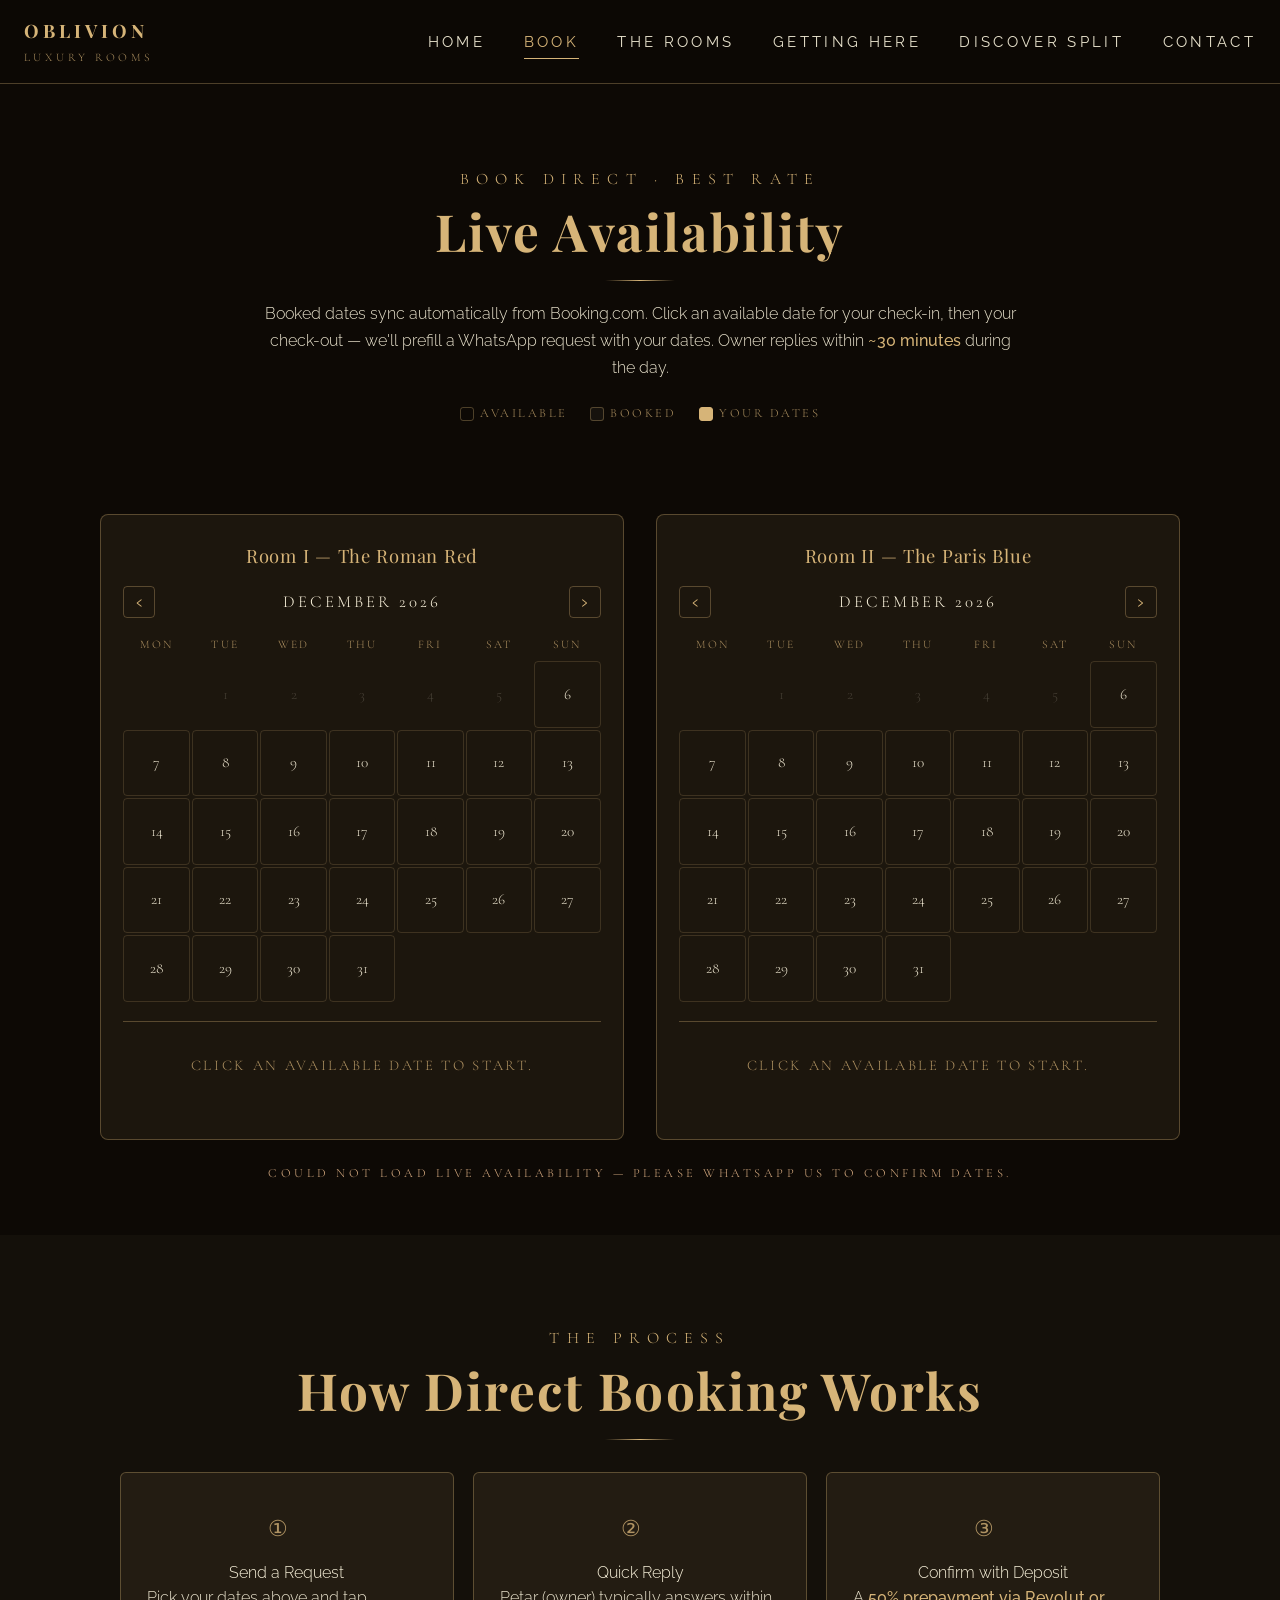
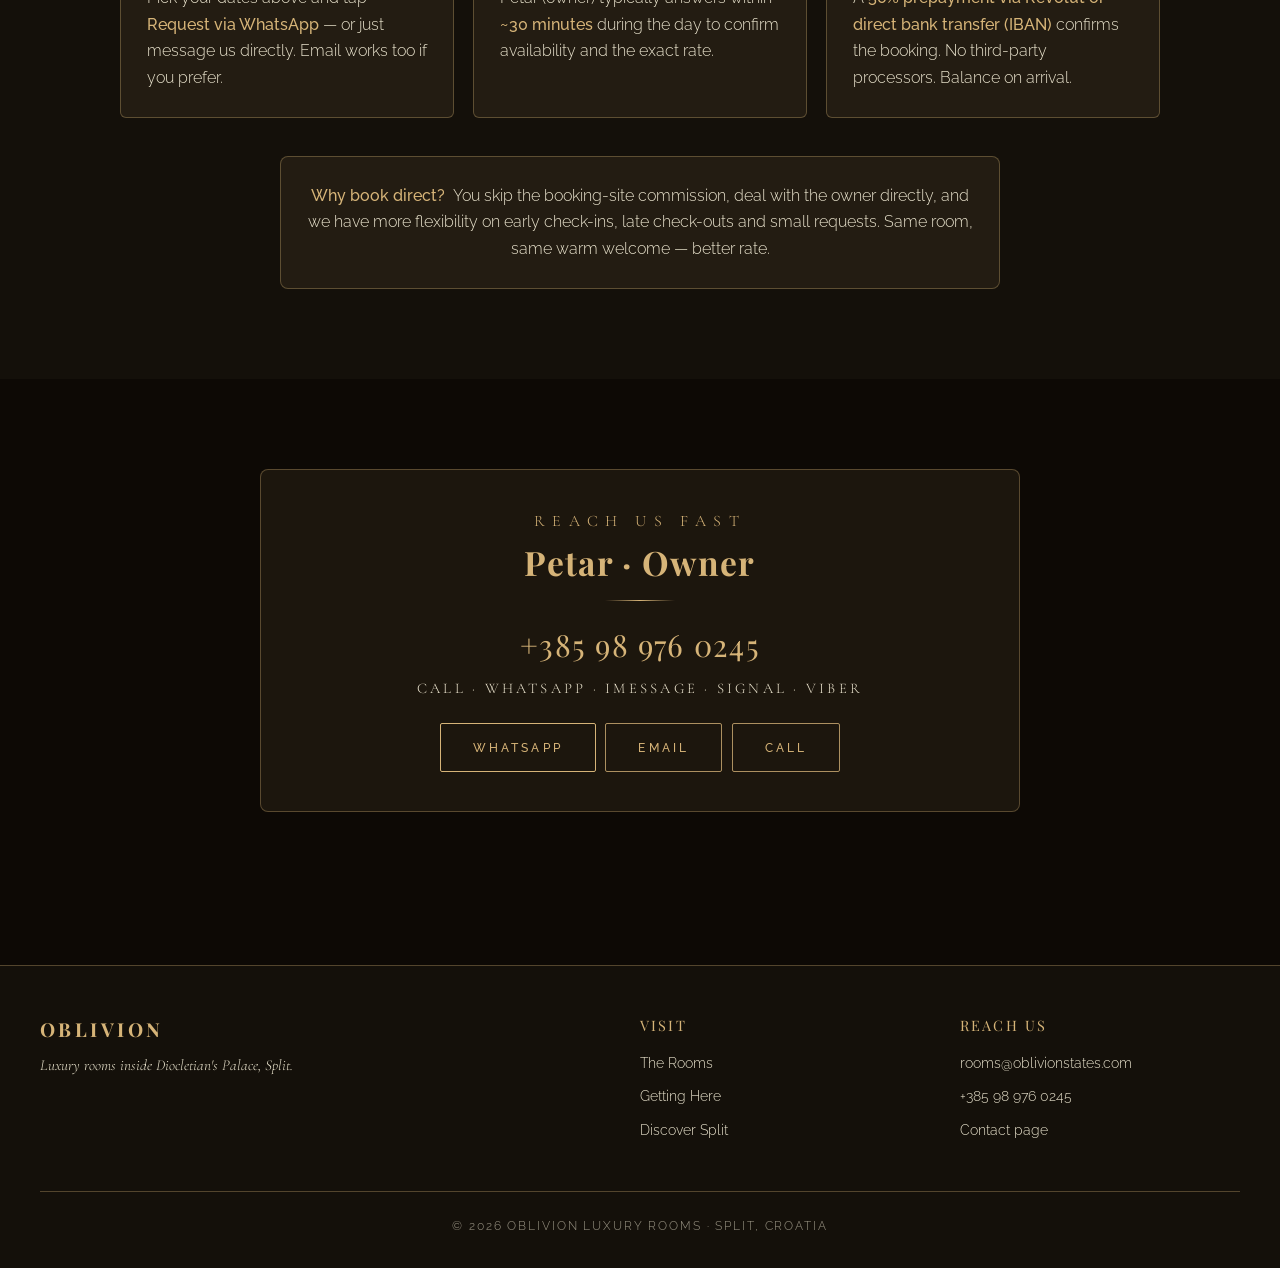
==== book.html @ 35acfe0a "Add Book page with live availability calendars" ====
<!DOCTYPE html>
<html lang="en">
<head>
<meta charset="UTF-8">
<meta name="viewport" content="width=device-width, initial-scale=1.0">
<title>Book Direct — Oblivion Luxury Rooms, Split</title>
<meta name="description" content="Check live availability and book Oblivion Luxury Rooms direct — fastest reply on WhatsApp, prepayment via Revolut or IBAN.">
<!-- Open Graph / Twitter -->
<meta property="og:type" content="website">
<meta property="og:title" content="Book Direct — Oblivion Luxury Rooms, Split">
<meta property="og:description" content="Live availability for both rooms. Book direct via WhatsApp or email — owner replies within ~30 minutes.">
<meta property="og:url" content="https://rooms.oblivionstates.com/book.html">
<meta property="og:image" content="https://rooms.oblivionstates.com/assets/images/rooms/room-15.jpg">
<meta property="og:site_name" content="Oblivion Luxury Rooms">
<meta name="twitter:card" content="summary_large_image">
<meta name="twitter:title" content="Book Direct — Oblivion Luxury Rooms, Split">
<meta name="twitter:description" content="Live availability for both rooms. Book direct via WhatsApp or email — owner replies within ~30 minutes.">
<meta name="twitter:image" content="https://rooms.oblivionstates.com/assets/images/rooms/room-15.jpg">

<link rel="icon" type="image/x-icon" href="assets/favicon/favicon.ico">
<link rel="icon" type="image/png" sizes="32x32" href="assets/favicon/favicon-32.png">
<link rel="icon" type="image/png" sizes="16x16" href="assets/favicon/favicon-16.png">
<link rel="apple-touch-icon" sizes="180x180" href="assets/favicon/apple-touch-icon.png">
<meta name="theme-color" content="#0d0905">

<link rel="preconnect" href="https://fonts.googleapis.com">
<link rel="preconnect" href="https://fonts.gstatic.com" crossorigin>
<link href="https://fonts.googleapis.com/css2?family=Playfair+Display:ital,wght@0,400;0,600;0,700;1,400&family=Raleway:wght@200;300;400;500;600&family=Cormorant+Garamond:ital,wght@0,300;0,400;1,300;1,400&display=swap" rel="stylesheet">
<link rel="stylesheet" href="assets/css/styles.css">
</head>
<body style="padding-top: 76px;">

<!-- ─────────── NAVIGATION ─────────── -->
<nav class="nav">
  <div class="nav-inner">
    <a href="index.html" class="nav-brand">Oblivion<small>Luxury Rooms</small></a>
    <button class="nav-toggle" aria-label="Menu">☰</button>
    <ul class="nav-links">
      <li><a href="index.html">Home</a></li>
      <li><a href="book.html">Book</a></li>
      <li><a href="rooms.html">The Rooms</a></li>
      <li><a href="getting-here.html">Getting Here</a></li>
      <li><a href="split.html">Discover Split</a></li>
      <li><a href="contact.html">Contact</a></li>
    </ul>
  </div>
</nav>

<!-- ─────────── INTRO ─────────── -->
<section class="section">
  <div class="container">
    <div class="text-center" style="max-width: 760px; margin: 0 auto;">
      <span class="eyebrow">Book Direct · Best Rate</span>
      <h1 class="section-heading" style="margin-top: 0.6rem;">Live Availability</h1>
      <div class="divider"></div>
      <p class="body-text" style="margin-top: 1.2rem;">
        Booked dates sync automatically from Booking.com. Click an available date for your check-in, then your check-out — we'll prefill a WhatsApp request with your dates. Owner replies within <span class="gold-em">~30 minutes</span> during the day.
      </p>

      <div class="cal-legend" style="margin-top: 1.4rem;">
        <span class="cal-legend-item"><span class="cal-legend-swatch is-available"></span>Available</span>
        <span class="cal-legend-item"><span class="cal-legend-swatch is-booked"></span>Booked</span>
        <span class="cal-legend-item"><span class="cal-legend-swatch is-selected"></span>Your dates</span>
      </div>
    </div>
  </div>
</section>

<!-- ─────────── CALENDARS ─────────── -->
<section id="availability" class="section-tight" style="padding-top: 0;">
  <div class="container">
    <div class="availability-grid">
      <div class="cal-wrap" data-room="red">
        <div class="cal-room-name">Room I — The Roman Red</div>
        <div class="cal-body"></div>
        <div class="cal-summary-slot"></div>
      </div>
      <div class="cal-wrap" data-room="blue">
        <div class="cal-room-name">Room II — The Paris Blue</div>
        <div class="cal-body"></div>
        <div class="cal-summary-slot"></div>
      </div>
    </div>

    <div class="cal-status">Loading live availability…</div>
  </div>
</section>

<!-- ─────────── HOW DIRECT BOOKING WORKS ─────────── -->
<section class="section" style="background: var(--bg-soft);">
  <div class="container">
    <div class="text-center" style="margin-bottom: 2rem;">
      <span class="eyebrow">The Process</span>
      <h2 class="section-heading" style="margin-top: 0.6rem;">How Direct Booking Works</h2>
      <div class="divider"></div>
    </div>

    <div class="grid grid-3" style="max-width: 1040px; margin: 0 auto;">
      <div class="card text-center">
        <div class="ornament" style="font-size: 1.4rem;">①</div>
        <div class="card-h" style="margin-top: 0.6rem;">Send a Request</div>
        <div class="card-body">
          Pick your dates above and tap <span class="gold-em">Request via WhatsApp</span> — or just message us directly. Email works too if you prefer.
        </div>
      </div>
      <div class="card text-center">
        <div class="ornament" style="font-size: 1.4rem;">②</div>
        <div class="card-h" style="margin-top: 0.6rem;">Quick Reply</div>
        <div class="card-body">
          Petar (owner) typically answers within <span class="gold-em">~30 minutes</span> during the day to confirm availability and the exact rate.
        </div>
      </div>
      <div class="card text-center">
        <div class="ornament" style="font-size: 1.4rem;">③</div>
        <div class="card-h" style="margin-top: 0.6rem;">Confirm with Deposit</div>
        <div class="card-body">
          A <span class="gold-em">50% prepayment via Revolut or direct bank transfer (IBAN)</span> confirms the booking. No third-party processors. Balance on arrival.
        </div>
      </div>
    </div>

    <div class="text-center" style="margin: 2.4rem auto 0; max-width: 720px; padding: 1.6rem 1.4rem; border: 1px solid var(--gold-faint); border-radius: 8px; background: var(--gold-bg);">
      <p class="body-text" style="font-size: 0.98rem;">
        <span class="gold-em">Why book direct?</span> &nbsp;You skip the booking-site commission, deal with the owner directly, and we have more flexibility on early check-ins, late check-outs and small requests. Same room, same warm welcome — better rate.
      </p>
    </div>
  </div>
</section>

<!-- ─────────── FAST CONTACT ─────────── -->
<section class="section">
  <div class="container">
    <div class="text-center" style="max-width: 760px; margin: 0 auto; padding: 2.4rem 1.6rem; border: 1px solid var(--gold-faint); border-radius: 8px; background: var(--gold-bg);">
      <span class="eyebrow">Reach Us Fast</span>
      <h2 class="section-heading" style="margin-top: 0.5rem; font-size: clamp(1.5rem, 2.8vw, 2.1rem);">Petar · Owner</h2>
      <div class="divider"></div>

      <div style="margin-top: 1.2rem; font-family: 'Playfair Display', serif; font-size: clamp(1.3rem, 3vw, 1.9rem); color: var(--gold); letter-spacing: 0.04em;">
        <a href="tel:+385989760245" style="color: var(--gold);">+385 98 976 0245</a>
      </div>
      <p style="margin-top: 0.5rem; font-family: 'Cormorant Garamond', serif; color: var(--text-dim); font-size: 0.92rem; letter-spacing: 0.22em; text-transform: uppercase;">
        Call · WhatsApp · iMessage · Signal · Viber
      </p>

      <div style="margin-top: 1.4rem; display: flex; gap: 0.6rem; justify-content: center; flex-wrap: wrap;">
        <a href="https://wa.me/385989760245?text=Hi%20Petar%2C%20I%27d%20like%20to%20check%20availability%20at%20Oblivion%20for%20%5Bdates%5D." target="_blank" rel="noopener" class="btn">WhatsApp</a>
        <a href="mailto:rooms@oblivionstates.com?subject=Booking%20Enquiry%20%E2%80%94%20Oblivion%20Luxury%20Rooms" class="btn btn-ghost">Email</a>
        <a href="tel:+385989760245" class="btn btn-ghost">Call</a>
      </div>
    </div>
  </div>
</section>

<!-- ─────────── FOOTER ─────────── -->
<footer class="footer">
  <div class="footer-inner">
    <div>
      <div class="footer-brand-name">Oblivion</div>
      <div class="footer-tagline">Luxury rooms inside Diocletian's Palace, Split.</div>
    </div>
    <div>
      <div class="footer-h">Visit</div>
      <ul>
        <li><a href="rooms.html">The Rooms</a></li>
        <li><a href="getting-here.html">Getting Here</a></li>
        <li><a href="split.html">Discover Split</a></li>
      </ul>
    </div>
    <div>
      <div class="footer-h">Reach Us</div>
      <ul>
        <li><a href="mailto:rooms@oblivionstates.com">rooms@oblivionstates.com</a></li>
        <li><a href="tel:+385989760245">+385 98 976 0245</a></li>
        <li><a href="contact.html">Contact page</a></li>
      </ul>
    </div>
  </div>
  <div class="footer-bottom">© <span id="yr">2026</span> Oblivion Luxury Rooms · Split, Croatia</div>
</footer>

<script src="assets/js/main.js"></script>
<script src="assets/js/availability.js"></script>
<script>document.getElementById('yr').textContent = new Date().getFullYear();</script>
</body>
</html>
---- assets/css/styles.css ----
/* ═══════════════════════════════════════════════════════════
   OBLIVION ROOMS — Shared Styles
   ═══════════════════════════════════════════════════════════ */

:root {
  --bg:           #0d0905;
  --bg-soft:      #14100a;
  --bg-card:      #1a1208;
  --gold:         #d6b478;          /* brighter gold for stronger contrast */
  --gold-bright:  #efd498;
  --gold-dim:     rgba(214, 180, 120, 0.78);
  --gold-faint:   rgba(214, 180, 120, 0.32);
  --gold-bg:      rgba(214, 180, 120, 0.08);
  --text:         #faf3dc;
  --text-dim:     rgba(250, 243, 220, 0.92);
  --text-faint:   rgba(250, 243, 220, 0.6);
  --blue-accent:  #7ecce8;
}

*, *::before, *::after { box-sizing: border-box; margin: 0; padding: 0; }

html { scroll-behavior: smooth; }

body {
  background: var(--bg);
  color: var(--text);
  font-family: 'Raleway', 'Helvetica Neue', sans-serif;
  font-weight: 300;
  line-height: 1.6;
  -webkit-font-smoothing: antialiased;
  -moz-osx-font-smoothing: grayscale;
  min-height: 100vh;
  overflow-x: clip;     /* clip = no horizontal scroll, keeps position:sticky working on iOS Safari */
}

img { max-width: 100%; display: block; height: auto; }
a { color: var(--gold); text-decoration: none; transition: color 0.2s; }
a:hover { color: var(--gold-bright); }

/* ─── Typography ─── */
.brand-display {
  font-family: 'Playfair Display', Georgia, serif;
  font-weight: 700;
  letter-spacing: 0.07em;
  line-height: 1.05;
  color: var(--text);
  text-shadow: 0 0 80px rgba(201, 168, 112, 0.25);
}
.eyebrow {
  font-family: 'Cormorant Garamond', Georgia, serif;
  font-weight: 300;
  letter-spacing: 0.45em;
  text-transform: uppercase;
  color: var(--gold);
}
.section-heading {
  font-family: 'Playfair Display', Georgia, serif;
  font-weight: 700;
  color: var(--gold);
  letter-spacing: 0.04em;
  line-height: 1.15;
  font-size: clamp(1.8rem, 4.2vw, 3.2rem);
}
.section-sub {
  font-family: 'Cormorant Garamond', Georgia, serif;
  font-weight: 300;
  font-size: clamp(0.96rem, 1.7vw, 1.18rem);
  letter-spacing: 0.28em;
  text-transform: uppercase;
  color: var(--gold-dim);
  margin-top: 0.5rem;
}
.body-text {
  font-size: clamp(1rem, 1.2vw, 1.12rem);
  color: var(--text-dim);
  line-height: 1.7;
}
.gold-em { color: var(--gold); font-weight: 500; }
.italic { font-family: 'Cormorant Garamond', Georgia, serif; font-style: italic; font-size: 1.08em; }

/* ─── Divider ─── */
.divider {
  width: 70px; height: 1px;
  background: linear-gradient(90deg, transparent, var(--gold), transparent);
  margin: 1.2rem auto;
}
.ornament {
  font-size: 1rem;
  letter-spacing: 0.8em;
  color: var(--gold-dim);
  text-align: center;
  margin: 0.8rem 0;
}

/* ─── Layout ─── */
.container {
  width: 100%;
  max-width: 1200px;
  margin: 0 auto;
  padding: 0 1.5rem;
}
.section {
  padding: clamp(3.5rem, 7vw, 6rem) 0;
}
.section-tight { padding: clamp(2rem, 4vw, 3.5rem) 0; }
.text-center { text-align: center; }

/* ─── Navigation ─── */
.nav {
  position: fixed;
  top: 0; left: 0; right: 0;
  z-index: 100;
  padding: 1rem 0;
  background: rgba(13, 9, 5, 0.95);   /* solid-ish — no backdrop-filter so position:fixed children work */
  border-bottom: 1px solid var(--gold-faint);
  transition: background 0.3s ease;
}
.nav-inner {
  display: flex;
  align-items: center;
  justify-content: space-between;
  max-width: 1300px;
  margin: 0 auto;
  padding: 0 1.5rem;
}
.nav-brand {
  font-family: 'Playfair Display', Georgia, serif;
  font-weight: 700;
  letter-spacing: 0.22em;
  color: var(--gold);
  font-size: 1.15rem;
  text-transform: uppercase;
}
.nav-brand:hover { color: var(--gold-bright); }
.nav-brand small {
  display: block;
  font-family: 'Cormorant Garamond', Georgia, serif;
  font-weight: 300;
  letter-spacing: 0.3em;
  font-size: 0.72rem;
  color: var(--gold-dim);
  margin-top: 3px;
}
.nav-links {
  display: flex;
  gap: 2.4rem;
  list-style: none;
}
.nav-links a {
  font-family: 'Raleway', sans-serif;
  color: var(--text-dim);
  font-size: 0.95rem;
  font-weight: 400;
  letter-spacing: 0.22em;
  text-transform: uppercase;
  position: relative;
  padding: 0.3rem 0;
}
.nav-links a:hover { color: var(--gold); }
.nav-links a.active { color: var(--gold); }
.nav-links a.active::after {
  content: '';
  position: absolute;
  bottom: -4px;
  left: 0; right: 0;
  height: 1px;
  background: var(--gold);
}
.nav-toggle {
  display: none;
  background: none;
  border: none;
  color: var(--gold);
  font-size: 1.8rem;
  cursor: pointer;
  padding: 0.4rem 0.6rem;
  min-width: 48px;
  min-height: 48px;
  line-height: 1;
  border-radius: 4px;
  transition: background 0.2s;
}
.nav-toggle:active { background: rgba(214, 180, 120, 0.15); }

/* ─── Hero ─── */
.hero {
  position: relative;
  min-height: 100vh;
  display: flex;
  flex-direction: column;
  justify-content: center;
  align-items: center;
  text-align: center;
  padding: 7rem 2rem 4rem;
  overflow: hidden;
}
.hero-bg {
  position: absolute;
  inset: 0;
  z-index: 0;
}
.hero-bg img {
  width: 100%;
  height: 100%;
  object-fit: cover;
  opacity: 0.32;
  filter: contrast(1.05) saturate(0.85);
}
.hero-bg::after {
  content: '';
  position: absolute;
  inset: 0;
  background:
    radial-gradient(ellipse at center, rgba(13, 9, 5, 0.55) 0%, rgba(13, 9, 5, 0.92) 70%, var(--bg) 100%),
    linear-gradient(180deg, rgba(13, 9, 5, 0.6) 0%, rgba(13, 9, 5, 0.85) 100%);
}
.hero-content { position: relative; z-index: 1; max-width: 900px; }
.hero h1 { font-size: clamp(2.6rem, 8vw, 6rem); margin: 1rem 0; }
.hero .eyebrow { font-size: clamp(0.75rem, 1.4vw, 1rem); display: block; margin: 1rem 0; }
.hero-tagline {
  font-family: 'Cormorant Garamond', Georgia, serif;
  font-style: italic;
  font-size: clamp(1.05rem, 1.8vw, 1.3rem);
  color: var(--text-dim);
  max-width: 560px;
  margin: 1.5rem auto 0;
  line-height: 1.6;
}
.hero-est {
  font-family: 'Cormorant Garamond', Georgia, serif;
  font-size: clamp(0.7rem, 1vw, 0.85rem);
  color: var(--gold-dim);
  letter-spacing: 0.55em;
  text-transform: uppercase;
  margin-top: 2.5rem;
}

/* ─── Page Header (smaller hero for inner pages) ─── */
.page-head {
  padding: 9rem 1.5rem 4rem;
  text-align: center;
  position: relative;
  border-bottom: 1px solid var(--gold-faint);
}
.page-head h1 {
  font-family: 'Playfair Display', Georgia, serif;
  font-size: clamp(2rem, 5vw, 3.6rem);
  color: var(--gold);
  font-weight: 700;
  letter-spacing: 0.04em;
}
.page-head .eyebrow {
  font-size: clamp(0.7rem, 1.2vw, 0.85rem);
  display: block;
  margin-bottom: 1rem;
}
.page-head p { color: var(--text-dim); margin-top: 1rem; max-width: 640px; margin-left: auto; margin-right: auto; }

/* ─── Cards ─── */
.card {
  background: var(--gold-bg);
  border: 1px solid var(--gold-faint);
  border-radius: 6px;
  padding: 1.6rem 1.6rem;
  transition: transform 0.25s, border-color 0.25s, background 0.25s;
  text-align: center;
}
.card .card-body { text-align: left; }
.card:hover {
  border-color: var(--gold-dim);
  background: rgba(201, 168, 112, 0.08);
  transform: translateY(-2px);
}
.card-title {
  font-family: 'Playfair Display', Georgia, serif;
  font-size: 1.12rem;
  color: var(--gold);
  margin-bottom: 0.6rem;
  font-weight: 600;
}
.card-body { color: var(--text-dim); font-size: 1rem; line-height: 1.65; }

/* ─── Grids ─── */
.grid { display: grid; gap: 1.2rem; }
.grid-2 { grid-template-columns: repeat(2, 1fr); }
.grid-3 { grid-template-columns: repeat(3, 1fr); }
.grid-4 { grid-template-columns: repeat(4, 1fr); }

/* ─── Link cards (home page big tiles) ─── */
.tile {
  position: relative;
  display: flex;
  flex-direction: column;
  justify-content: flex-end;
  min-height: 280px;
  padding: 1.6rem;
  border: 1px solid var(--gold-faint);
  border-radius: 8px;
  overflow: hidden;
  background: var(--bg-soft);
  transition: transform 0.3s, border-color 0.3s;
  text-decoration: none;
}
.tile:hover { transform: translateY(-3px); border-color: var(--gold-dim); }
.tile-bg {
  position: absolute;
  inset: 0;
  z-index: 0;
}
.tile-bg img {
  width: 100%; height: 100%;
  object-fit: cover;
  opacity: 0.55;
  transition: opacity 0.4s, transform 0.6s;
}
.tile:hover .tile-bg img { opacity: 0.7; transform: scale(1.03); }
.tile-bg::after {
  content: '';
  position: absolute;
  inset: 0;
  background: linear-gradient(180deg, rgba(13, 9, 5, 0.1) 0%, rgba(13, 9, 5, 0.5) 50%, rgba(13, 9, 5, 0.95) 100%);
}
/* Optional spotlight callout INSIDE a tile-bg */
.tile-bg .tile-callout {
  position: absolute;
  border: 2px solid var(--gold);
  border-radius: 3px;
  box-shadow: 0 0 18px rgba(214, 180, 120, 0.55), inset 0 0 0 1px rgba(255, 255, 255, 0.15);
  pointer-events: none;
  z-index: 1;
}
.tile-content {
  position: relative;
  z-index: 1;
}
.tile-eyebrow {
  font-family: 'Cormorant Garamond', serif;
  font-size: 0.75rem;
  letter-spacing: 0.3em;
  text-transform: uppercase;
  color: var(--gold-dim);
  margin-bottom: 0.4rem;
}
.tile-title {
  font-family: 'Playfair Display', serif;
  font-size: 1.5rem;
  color: var(--text);
  font-weight: 700;
  letter-spacing: 0.02em;
  margin-bottom: 0.5rem;
}
.tile-desc {
  color: var(--text-dim);
  font-size: 0.88rem;
  line-height: 1.55;
}
.tile-arrow {
  display: inline-block;
  margin-top: 0.8rem;
  color: var(--gold);
  font-size: 0.85rem;
  letter-spacing: 0.2em;
  text-transform: uppercase;
}

/* ─── Item list (used on Split/Rooms pages) ─── */
.item-list { display: flex; flex-direction: column; }
.item {
  display: flex;
  gap: 1.2rem;
  padding: 1.2rem 0;
  border-bottom: 1px solid rgba(201, 168, 112, 0.09);
}
.item:last-child { border-bottom: none; }
.item-icon {
  font-size: 0.95rem;
  color: var(--gold);
  min-width: 2.4rem;
  text-align: center;
  margin-top: 5px;
  flex-shrink: 0;
}
.item-title {
  font-family: 'Playfair Display', serif;
  font-size: 1.1rem;
  color: var(--gold);
  margin-bottom: 0.35rem;
  font-weight: 600;
}
.item-desc { color: var(--text-dim); font-size: 1rem; line-height: 1.65; }

/* ─── Rule rows (house rules / info) ─── */
.rule-list { display: flex; flex-direction: column; max-width: 760px; margin: 0 auto; }
.rule-row {
  display: flex;
  gap: 1rem;
  padding: 1rem 0;
  border-bottom: 1px solid rgba(201, 168, 112, 0.09);
  align-items: flex-start;
}
.rule-icon { font-size: 1rem; min-width: 2.4rem; text-align: center; flex-shrink: 0; color: var(--gold); padding-top: 2px; }
.rule-text { color: var(--text-dim); font-size: 1.04rem; line-height: 1.65; }
.rule-text strong { color: var(--gold); font-weight: 500; }

/* ─── Hero entrance (home page) ─── */
@keyframes hero-rise {
  from { opacity: 0; transform: translateY(24px); }
  to   { opacity: 1; transform: translateY(0); }
}
.hero .ornament       { animation: hero-rise 1.1s cubic-bezier(0.16, 1, 0.3, 1) 0.15s both; }
.hero .eyebrow        { animation: hero-rise 1.1s cubic-bezier(0.16, 1, 0.3, 1) 0.35s both; }
.hero .brand-display  { animation: hero-rise 1.3s cubic-bezier(0.16, 1, 0.3, 1) 0.55s both; }
.hero > .hero-content > .divider { animation: hero-rise 1.1s cubic-bezier(0.16, 1, 0.3, 1) 0.85s both; }
.hero .hero-tagline   { animation: hero-rise 1.1s cubic-bezier(0.16, 1, 0.3, 1) 1.05s both; }
.hero .hero-est       { animation: hero-rise 1.1s cubic-bezier(0.16, 1, 0.3, 1) 1.35s both; }

@media (prefers-reduced-motion: reduce) {
  .hero * { animation: none !important; }
}

/* ─── Entrance walkthrough (Finding Us section) ─── */
.entrance-step {
  margin: 3rem auto 0;
  max-width: 640px;
  text-align: center;
}
.entrance-step:first-of-type { margin-top: 0; }
.entrance-step-num {
  font-family: 'Cormorant Garamond', serif;
  letter-spacing: 0.4em;
  text-transform: uppercase;
  color: var(--gold);
  font-size: 0.95rem;
  margin-bottom: 0.7rem;
}
.entrance-step-title {
  font-family: 'Playfair Display', serif;
  font-size: clamp(1.3rem, 2.4vw, 1.7rem);
  color: var(--text);
  font-weight: 700;
  letter-spacing: 0.03em;
  margin-bottom: 1.2rem;
}
.entrance-photo {
  position: relative;
  display: inline-block;
  border: 1px solid var(--gold-faint);
  border-radius: 6px;
  overflow: hidden;
  background: var(--bg-soft);
  max-width: 100%;
  box-shadow: 0 6px 24px rgba(0,0,0,0.35);
}
.entrance-photo img { display: block; width: 100%; max-width: 540px; }
.entrance-callout {
  position: absolute;
  border: 3px solid var(--gold);
  border-radius: 4px;
  box-shadow: 0 0 0 9999px rgba(0,0,0,0.55);
  pointer-events: none;
}
.entrance-callout-label {
  position: absolute;
  bottom: -0.4rem;
  left: 50%;
  transform: translate(-50%, 100%);
  background: var(--gold);
  color: var(--bg);
  padding: 0.32rem 0.8rem;
  font-family: 'Cormorant Garamond', serif;
  font-size: 0.78rem;
  letter-spacing: 0.2em;
  text-transform: uppercase;
  white-space: nowrap;
  border-radius: 3px;
  font-weight: 600;
}
.entrance-caption {
  margin-top: 1.2rem;
  color: var(--text-dim);
  font-size: 1.02rem;
  line-height: 1.65;
  max-width: 540px;
  margin-left: auto;
  margin-right: auto;
}
.entrance-caption .gold-em { font-weight: 500; }

/* ─── Subtle reveal-on-scroll ─── */
.reveal {
  opacity: 0;
  transform: translateY(28px);
  transition: opacity 0.9s cubic-bezier(0.16, 1, 0.3, 1), transform 0.9s cubic-bezier(0.16, 1, 0.3, 1);
  will-change: opacity, transform;
}
.reveal.visible {
  opacity: 1;
  transform: translateY(0);
}
@media (prefers-reduced-motion: reduce) {
  .reveal { opacity: 1 !important; transform: none !important; transition: none !important; }
}

/* ─── Leaflet map (custom dark theme) ─── */
.leaflet-map {
  height: 460px; width: 100%;
  border: 1px solid var(--gold-faint);
  border-radius: 6px;
  overflow: hidden;
  max-width: 980px;
  margin: 0 auto;
  background: var(--bg-soft);
}
.pm-oblivion {
  width: 22px; height: 22px;
  background: var(--gold);
  border: 3px solid #fff;
  border-radius: 50%;
  box-shadow: 0 0 0 5px rgba(201, 168, 112, 0.35), 0 2px 8px rgba(0,0,0,0.6);
}
.pm-parking {
  width: 30px; height: 30px;
  background: rgba(13, 9, 5, 0.94);
  border: 2px solid var(--gold);
  border-radius: 50%;
  color: var(--gold);
  font-family: 'Playfair Display', serif;
  font-weight: 700;
  font-size: 15px;
  display: flex; align-items: center; justify-content: center;
  box-shadow: 0 2px 6px rgba(0,0,0,0.5);
}
.leaflet-popup-content-wrapper {
  background: rgba(13, 9, 5, 0.96);
  color: var(--text-dim);
  border: 1px solid var(--gold-faint);
  border-radius: 4px;
  box-shadow: 0 4px 18px rgba(0,0,0,0.5);
}
.leaflet-popup-tip { background: rgba(13, 9, 5, 0.96); }
.leaflet-popup-content {
  margin: 12px 16px;
  font-family: 'Raleway', sans-serif;
  font-size: 13px;
  line-height: 1.55;
}
.leaflet-popup-content strong {
  font-family: 'Playfair Display', serif;
  color: var(--gold);
  font-size: 14px;
  display: block;
  margin-bottom: 4px;
  letter-spacing: 0.02em;
}
.leaflet-popup-content a {
  color: var(--gold);
  text-decoration: none;
  border-bottom: 1px solid rgba(201, 168, 112, 0.4);
  font-size: 12px;
  letter-spacing: 0.1em;
  text-transform: uppercase;
}
.leaflet-container a.leaflet-popup-close-button { color: var(--gold-dim); }
.leaflet-container a.leaflet-popup-close-button:hover { color: var(--gold); }
.leaflet-control-attribution { background: rgba(13, 9, 5, 0.7) !important; color: var(--text-faint) !important; font-size: 10px !important; }
.leaflet-control-attribution a { color: var(--gold-dim) !important; }
.pm-legend {
  text-align: center;
  font-family: 'Cormorant Garamond', serif;
  color: var(--gold-dim);
  font-size: 0.95rem;
  letter-spacing: 0.1em;
  margin: 1.4rem 0 1.6rem;
}
.pm-legend .swatch {
  display: inline-block;
  width: 12px; height: 12px;
  border-radius: 50%;
  vertical-align: middle;
  margin: 0 0.4rem 0 1.2rem;
}
.pm-legend .swatch.gold { background: var(--gold); border: 2px solid #fff; }
.pm-legend .swatch.parking { background: rgba(13, 9, 5, 0.94); border: 2px solid var(--gold); }

/* ─── Sticky sub-navigation (used on long single pages) ─── */
.subnav {
  position: sticky;
  top: 76px;
  z-index: 50;
  background: rgba(13, 9, 5, 0.94);
  -webkit-backdrop-filter: blur(10px);
  backdrop-filter: blur(10px);
  border-bottom: 1px solid var(--gold-faint);
  padding: 0.55rem 0;
  overflow-x: auto;
  -webkit-overflow-scrolling: touch;
  scrollbar-width: none;
}
.subnav::-webkit-scrollbar { display: none; }
.subnav-inner {
  display: flex;
  justify-content: space-around;
  align-items: center;
  padding: 0 2rem;
  max-width: 1400px;
  width: 100%;
  margin: 0 auto;
  white-space: nowrap;
}
.subnav a {
  color: var(--text-dim);
  font-family: 'Cormorant Garamond', serif;
  font-size: 1rem;
  font-weight: 400;
  letter-spacing: 0.28em;
  text-transform: uppercase;
  padding: 0.45rem 0.6rem;
  position: relative;
  flex: 0 0 auto;
}
.subnav a:hover { color: var(--gold); }
.subnav a.active { color: var(--gold); }
.subnav a.active::after {
  content: '';
  position: absolute;
  left: 0; right: 0; bottom: -3px;
  height: 1px;
  background: var(--gold);
}

/* offset anchored sections for sticky nav + subnav */
[data-spy] { scroll-margin-top: 140px; }

/* ─── Dish card (photo above text) ─── */
.dish-card {
  background: var(--gold-bg);
  border: 1px solid var(--gold-faint);
  border-radius: 6px;
  overflow: hidden;
  display: flex;
  flex-direction: column;
  transition: transform 0.25s, border-color 0.25s;
}
.dish-card:hover { transform: translateY(-2px); border-color: var(--gold-dim); }
.dish-photo {
  display: block;
  position: relative;
  width: 100%;
  aspect-ratio: 16 / 10;
  overflow: hidden;
  background: var(--bg-soft);
  cursor: pointer;
}
.dish-photo img {
  width: 100%; height: 100%;
  object-fit: cover;
  transition: transform 0.5s ease;
}
.dish-photo::after {
  content: '↗  TasteAtlas';
  position: absolute;
  top: 10px; right: 12px;
  color: var(--gold);
  background: rgba(13, 9, 5, 0.78);
  padding: 4px 9px;
  border-radius: 3px;
  font-size: 11px;
  letter-spacing: 0.18em;
  text-transform: uppercase;
  font-family: 'Raleway', sans-serif;
  opacity: 0;
  transition: opacity 0.3s;
  pointer-events: none;
  z-index: 2;
}
.dish-card:hover .dish-photo::after { opacity: 1; }
.dish-card:hover .dish-photo img { transform: scale(1.05); }
.dish-body {
  padding: 1.1rem 1.3rem 1.3rem;
  flex: 1;
}
.dish-title {
  font-family: 'Playfair Display', serif;
  font-size: 1.05rem;
  color: var(--gold);
  font-weight: 600;
  margin-bottom: 0.5rem;
}
.dish-body p {
  color: var(--text-dim);
  font-size: 0.92rem;
  line-height: 1.6;
}

/* ─── Photo Gallery ─── */
.gallery {
  display: grid;
  grid-template-columns: repeat(4, 1fr);
  gap: 0.6rem;
  margin-top: 1.8rem;
}
.gallery-item {
  position: relative;
  aspect-ratio: 1 / 1;
  overflow: hidden;
  border-radius: 4px;
  cursor: pointer;
  background: var(--bg-soft);
  border: 1px solid var(--gold-faint);
}
.gallery-item img {
  width: 100%; height: 100%;
  object-fit: cover;
  transition: transform 0.4s ease, opacity 0.3s ease;
}
.gallery-item:hover img { transform: scale(1.04); opacity: 0.92; }
.gallery-item::after {
  content: '⛶';
  position: absolute;
  top: 8px; right: 10px;
  color: var(--gold);
  font-size: 0.85rem;
  opacity: 0;
  transition: opacity 0.3s;
  background: rgba(13, 9, 5, 0.6);
  padding: 2px 6px;
  border-radius: 3px;
}
.gallery-item:hover::after { opacity: 1; }

/* ─── Lightbox ─── */
.lightbox {
  position: fixed;
  inset: 0;
  background: rgba(5, 3, 1, 0.96);
  z-index: 1000;
  display: none;
  align-items: center;
  justify-content: center;
  padding: 2rem;
}
.lightbox.open { display: flex; }
.lightbox img {
  max-width: 100%;
  max-height: 90vh;
  object-fit: contain;
  border-radius: 4px;
  box-shadow: 0 0 60px rgba(201, 168, 112, 0.2);
}
.lightbox-close,
.lightbox-prev,
.lightbox-next {
  position: absolute;
  background: rgba(201, 168, 112, 0.1);
  border: 1px solid var(--gold-faint);
  color: var(--gold);
  font-size: 1.2rem;
  width: 48px; height: 48px;
  border-radius: 50%;
  cursor: pointer;
  transition: background 0.25s, border-color 0.25s;
  display: flex; align-items: center; justify-content: center;
  -webkit-backdrop-filter: blur(4px);
  backdrop-filter: blur(4px);
}
.lightbox-close:hover,
.lightbox-prev:hover,
.lightbox-next:hover {
  background: rgba(201, 168, 112, 0.25);
  border-color: var(--gold);
}
.lightbox-close { top: 1.5rem; right: 1.5rem; }
.lightbox-prev  { left: 1.5rem; top: 50%; transform: translateY(-50%); }
.lightbox-next  { right: 1.5rem; top: 50%; transform: translateY(-50%); }
.lightbox-counter {
  position: absolute;
  bottom: 1.5rem; left: 50%; transform: translateX(-50%);
  color: var(--gold-dim);
  font-family: 'Cormorant Garamond', serif;
  font-size: 0.95rem;
  letter-spacing: 0.3em;
  text-transform: uppercase;
}

/* ─── Room block ─── */
.room-block {
  margin-top: 2.5rem;
  padding-top: 3rem;
  border-top: 1px solid var(--gold-faint);
}
.room-block:first-of-type { border-top: none; padding-top: 0; }
.room-name-tag {
  font-family: 'Cormorant Garamond', serif;
  font-size: clamp(0.85rem, 1.4vw, 1rem);
  letter-spacing: 0.5em;
  text-transform: uppercase;
  color: var(--gold);
  text-align: center;
  margin-bottom: 0.6rem;
}
.room-name {
  font-family: 'Playfair Display', serif;
  font-size: clamp(2rem, 4vw, 3rem);
  color: var(--text);
  text-align: center;
  font-weight: 700;
  letter-spacing: 0.04em;
  line-height: 1.1;
}
.room-desc {
  max-width: 720px;
  margin: 1.4rem auto 0;
  text-align: center;
  font-family: 'Cormorant Garamond', serif;
  font-style: italic;
  font-size: clamp(1.05rem, 1.7vw, 1.25rem);
  color: var(--text-dim);
  line-height: 1.65;
}
.room-features {
  display: flex;
  flex-wrap: wrap;
  justify-content: center;
  gap: 1rem 2.4rem;
  margin: 2rem auto 0;
  max-width: 720px;
  font-size: 0.88rem;
  color: var(--text-dim);
}
.room-features span { display: inline-flex; align-items: center; gap: 0.5rem; }
.room-features .ico { color: var(--gold); font-size: 1.05rem; }

/* ─── Buttons ─── */
.btn {
  display: inline-block;
  padding: 0.85rem 2rem;
  border: 1px solid var(--gold);
  color: var(--gold);
  background: transparent;
  font-family: 'Raleway', sans-serif;
  font-size: 0.78rem;
  font-weight: 500;
  letter-spacing: 0.25em;
  text-transform: uppercase;
  cursor: pointer;
  transition: all 0.25s;
  border-radius: 2px;
}
.btn:hover {
  background: var(--gold);
  color: var(--bg);
}

/* ─── Footer ─── */
.footer {
  border-top: 1px solid var(--gold-faint);
  background: var(--bg-soft);
  padding: 3rem 1.5rem 2rem;
  margin-top: 4rem;
}
.footer-inner {
  max-width: 1200px;
  margin: 0 auto;
  display: grid;
  grid-template-columns: 2fr 1fr 1fr;
  gap: 2.5rem;
}
.footer-brand-name {
  font-family: 'Playfair Display', serif;
  font-size: 1.2rem;
  color: var(--gold);
  letter-spacing: 0.18em;
  font-weight: 700;
  text-transform: uppercase;
}
.footer-tagline {
  font-family: 'Cormorant Garamond', serif;
  font-style: italic;
  color: var(--text-dim);
  margin-top: 0.5rem;
  font-size: 0.95rem;
}
.footer-h {
  font-family: 'Playfair Display', serif;
  color: var(--gold);
  font-size: 0.9rem;
  letter-spacing: 0.15em;
  text-transform: uppercase;
  margin-bottom: 0.8rem;
}
.footer ul { list-style: none; }
.footer ul li { margin-bottom: 0.5rem; }
.footer a, .footer p { color: var(--text-dim); font-size: 0.9rem; }
.footer a:hover { color: var(--gold); }
.footer-bottom {
  max-width: 1200px;
  margin: 2.5rem auto 0;
  padding-top: 1.5rem;
  border-top: 1px solid var(--gold-faint);
  text-align: center;
  color: var(--text-faint);
  font-size: 0.78rem;
  letter-spacing: 0.15em;
  text-transform: uppercase;
}

/* ═══════════════════════════════════════════════════════════
   AVAILABILITY CALENDARS
   ═══════════════════════════════════════════════════════════ */

.availability-grid {
  display: grid;
  grid-template-columns: 1fr 1fr;
  gap: 2rem;
  max-width: 1080px;
  margin: 0 auto;
}

.cal-wrap {
  border: 1px solid var(--gold-faint);
  border-radius: 8px;
  background: var(--gold-bg);
  padding: 1.6rem 1.4rem 1.4rem;
}

.cal-room-name {
  font-family: 'Playfair Display', Georgia, serif;
  font-size: 1.15rem;
  color: var(--gold);
  letter-spacing: 0.04em;
  text-align: center;
  margin-bottom: 1rem;
}

.cal-head {
  display: flex;
  align-items: center;
  justify-content: space-between;
  margin-bottom: 0.8rem;
}
.cal-title {
  font-family: 'Cormorant Garamond', Georgia, serif;
  font-size: 1.05rem;
  color: var(--text);
  letter-spacing: 0.18em;
  text-transform: uppercase;
}
.cal-nav {
  background: transparent;
  border: 1px solid var(--gold-faint);
  color: var(--gold);
  width: 32px;
  height: 32px;
  border-radius: 4px;
  font-size: 1.2rem;
  line-height: 1;
  cursor: pointer;
  transition: all 0.18s;
  font-family: inherit;
}
.cal-nav:hover {
  background: var(--gold-bg);
  border-color: var(--gold-dim);
  color: var(--gold-bright);
}

.cal-grid {
  display: grid;
  grid-template-columns: repeat(7, 1fr);
  gap: 2px;
}
.cal-dow {
  margin-bottom: 4px;
}
.cal-dow-cell {
  text-align: center;
  font-family: 'Cormorant Garamond', Georgia, serif;
  font-size: 0.72rem;
  letter-spacing: 0.18em;
  text-transform: uppercase;
  color: var(--gold-dim);
  padding: 4px 0;
}

.cal-cell {
  aspect-ratio: 1 / 1;
  display: flex;
  align-items: center;
  justify-content: center;
  font-family: 'Cormorant Garamond', Georgia, serif;
  font-size: 0.95rem;
  color: var(--text-dim);
  border: 1px solid transparent;
  border-radius: 4px;
  user-select: none;
  position: relative;
}
.cal-blank { background: transparent; }

.cal-cell.is-past {
  color: rgba(250, 243, 220, 0.18);
}
.cal-cell.is-booked {
  color: rgba(250, 243, 220, 0.28);
  background: rgba(250, 243, 220, 0.04);
  text-decoration: line-through;
  cursor: not-allowed;
}
.cal-cell.is-available {
  cursor: pointer;
  transition: all 0.15s;
  border-color: rgba(214, 180, 120, 0.18);
}
.cal-cell.is-available:hover,
.cal-cell.is-available:focus-visible {
  background: rgba(214, 180, 120, 0.14);
  border-color: var(--gold-dim);
  color: var(--gold-bright);
  outline: none;
}
.cal-cell.is-checkin,
.cal-cell.is-checkout {
  background: var(--gold);
  color: var(--bg);
  border-color: var(--gold);
  font-weight: 600;
}
.cal-cell.is-in-range {
  background: rgba(214, 180, 120, 0.18);
  color: var(--gold-bright);
  border-color: rgba(214, 180, 120, 0.3);
}

.cal-day {
  display: block;
  line-height: 1;
}

/* Selection summary + actions */
.cal-summary-slot {
  margin-top: 1.2rem;
  padding-top: 1rem;
  border-top: 1px solid var(--gold-faint);
  min-height: 96px;
}
.cal-summary {
  text-align: center;
  font-family: 'Cormorant Garamond', Georgia, serif;
  color: var(--text-dim);
}
.cal-summary-empty {
  color: var(--gold-dim);
  font-size: 0.92rem;
  letter-spacing: 0.18em;
  text-transform: uppercase;
  padding-top: 1rem;
}
.cal-summary-line {
  font-size: 1.05rem;
  color: var(--text);
  letter-spacing: 0.04em;
  margin-bottom: 0.2rem;
}
.cal-summary-line strong {
  color: var(--gold);
  font-weight: 500;
}
.cal-arrow {
  color: var(--gold-dim);
  margin: 0 0.4em;
}
.cal-nights {
  display: block;
  margin-top: 0.2rem;
  font-size: 0.85rem;
  color: var(--gold-dim);
  letter-spacing: 0.15em;
  text-transform: uppercase;
}
.cal-summary-label {
  color: var(--gold-dim);
  font-size: 0.85rem;
  letter-spacing: 0.18em;
  text-transform: uppercase;
}
.cal-summary-hint {
  display: block;
  margin-top: 0.4rem;
  font-size: 0.85rem;
  color: var(--gold-dim);
  letter-spacing: 0.15em;
  text-transform: uppercase;
}
.cal-actions {
  margin-top: 0.9rem;
  display: flex;
  gap: 0.5rem;
  justify-content: center;
  flex-wrap: wrap;
  align-items: center;
}
.cal-actions .btn { padding: 0.6rem 1.1rem; font-size: 0.85rem; }
.btn-ghost {
  background: transparent;
  color: var(--gold);
  border-color: var(--gold-dim);
}
.btn-ghost:hover { background: var(--gold-bg); }
.cal-clear {
  background: transparent;
  border: none;
  color: var(--gold-dim);
  font-family: 'Cormorant Garamond', Georgia, serif;
  font-size: 0.82rem;
  letter-spacing: 0.18em;
  text-transform: uppercase;
  cursor: pointer;
  padding: 0.4rem 0.6rem;
  text-decoration: underline;
  text-decoration-color: var(--gold-faint);
  text-underline-offset: 3px;
}
.cal-clear:hover { color: var(--gold); }

/* Status (live / not-connected / failed) */
.cal-status {
  text-align: center;
  font-family: 'Cormorant Garamond', Georgia, serif;
  font-size: 0.78rem;
  letter-spacing: 0.28em;
  text-transform: uppercase;
  color: var(--gold-dim);
  margin-top: 1.5rem;
}
.cal-status-warn { color: rgba(250, 200, 150, 0.85); }

/* Legend */
.cal-legend {
  display: flex;
  justify-content: center;
  gap: 1.4rem;
  margin-top: 0.8rem;
  flex-wrap: wrap;
  font-family: 'Cormorant Garamond', Georgia, serif;
  font-size: 0.78rem;
  letter-spacing: 0.2em;
  text-transform: uppercase;
  color: var(--gold-dim);
}
.cal-legend-item { display: inline-flex; align-items: center; gap: 0.4rem; }
.cal-legend-swatch {
  width: 14px;
  height: 14px;
  border-radius: 3px;
  border: 1px solid var(--gold-faint);
}
.cal-legend-swatch.is-available { background: transparent; }
.cal-legend-swatch.is-booked { background: rgba(250, 243, 220, 0.04); }
.cal-legend-swatch.is-selected { background: var(--gold); border-color: var(--gold); }

/* ═══════════════════════════════════════════════════════════
   RESPONSIVE
   ═══════════════════════════════════════════════════════════ */
@media (max-width: 900px) {
  .grid-3, .grid-4 { grid-template-columns: repeat(2, 1fr); }
  .footer-inner { grid-template-columns: 1fr; gap: 2rem; }
  .availability-grid { grid-template-columns: 1fr; gap: 1.4rem; }
}

@media (max-width: 900px) {
  .gallery { grid-template-columns: repeat(3, 1fr); }
}

@media (max-width: 720px) {
  .nav-toggle { display: block; }
  /* Full-screen menu with card-style items — each item is its own bordered box
     with generous margin between, eliminating misclicks. */
  .nav-links {
    position: fixed;
    top: 76px; left: 0; right: 0;
    bottom: 0;                         /* full viewport below the top nav */
    flex-direction: column;
    justify-content: flex-start;
    gap: 0;
    background: rgba(13, 9, 5, 0.985);
    backdrop-filter: blur(18px);
    -webkit-backdrop-filter: blur(18px);
    padding: 1.2rem 0 2rem;
    z-index: 99;
    overflow-y: auto;
    -webkit-overflow-scrolling: touch;
    transform: translateY(-100%);
    visibility: hidden;
    pointer-events: none;
    transition: transform 0.32s ease, visibility 0s linear 0.32s;
  }
  .nav-links.open {
    transform: translateY(0);
    visibility: visible;
    pointer-events: auto;
    transition: transform 0.32s ease, visibility 0s linear 0s;
  }
  .nav-links li {
    width: 100%;
    margin: 0.45rem 0;
  }
  .nav-links a {
    display: block;                    /* CRITICAL — full padded area is clickable */
    padding: 1.6rem 1.6rem;
    margin: 0 1rem;
    font-size: 1.3rem;
    letter-spacing: 0.2em;
    text-align: center;
    border: 1px solid var(--gold-faint);
    border-radius: 8px;
    background: var(--gold-bg);
    color: var(--text-dim);
    touch-action: manipulation;        /* removes the 300ms tap delay on iOS */
    transition: background 0.18s, color 0.18s, border-color 0.18s, transform 0.1s;
  }
  .nav-links a:active {
    background: rgba(214, 180, 120, 0.22);
    border-color: var(--gold);
    color: var(--gold-bright);
    transform: scale(0.98);
  }
  .nav-links a.active {
    color: var(--gold);
    background: rgba(214, 180, 120, 0.12);
    border-color: var(--gold-dim);
  }
  .nav-links a.active::before {
    content: '✦';
    margin-right: 0.6em;
    color: var(--gold);
  }
  .nav-links a.active::after { display: none; }

  /* Lock body scroll when menu open */
  body.menu-open { overflow: hidden; }

  /* Backdrop disabled (full-screen menu covers everything) */
  .nav-backdrop { display: none; }

  .grid-2, .grid-3, .grid-4 { grid-template-columns: 1fr; }
  .gallery { grid-template-columns: repeat(2, 1fr); gap: 0.4rem; }
  .hero { min-height: 90vh; padding: 6rem 1.5rem 3rem; }
  .page-head { padding: 7rem 1.5rem 3rem; }
  .lightbox { padding: 1rem; }
  .lightbox-prev, .lightbox-next { width: 40px; height: 40px; font-size: 1rem; }
  .lightbox-prev { left: 0.6rem; }
  .lightbox-next { right: 0.6rem; }
  .lightbox-close { top: 0.8rem; right: 0.8rem; width: 40px; height: 40px; }
}
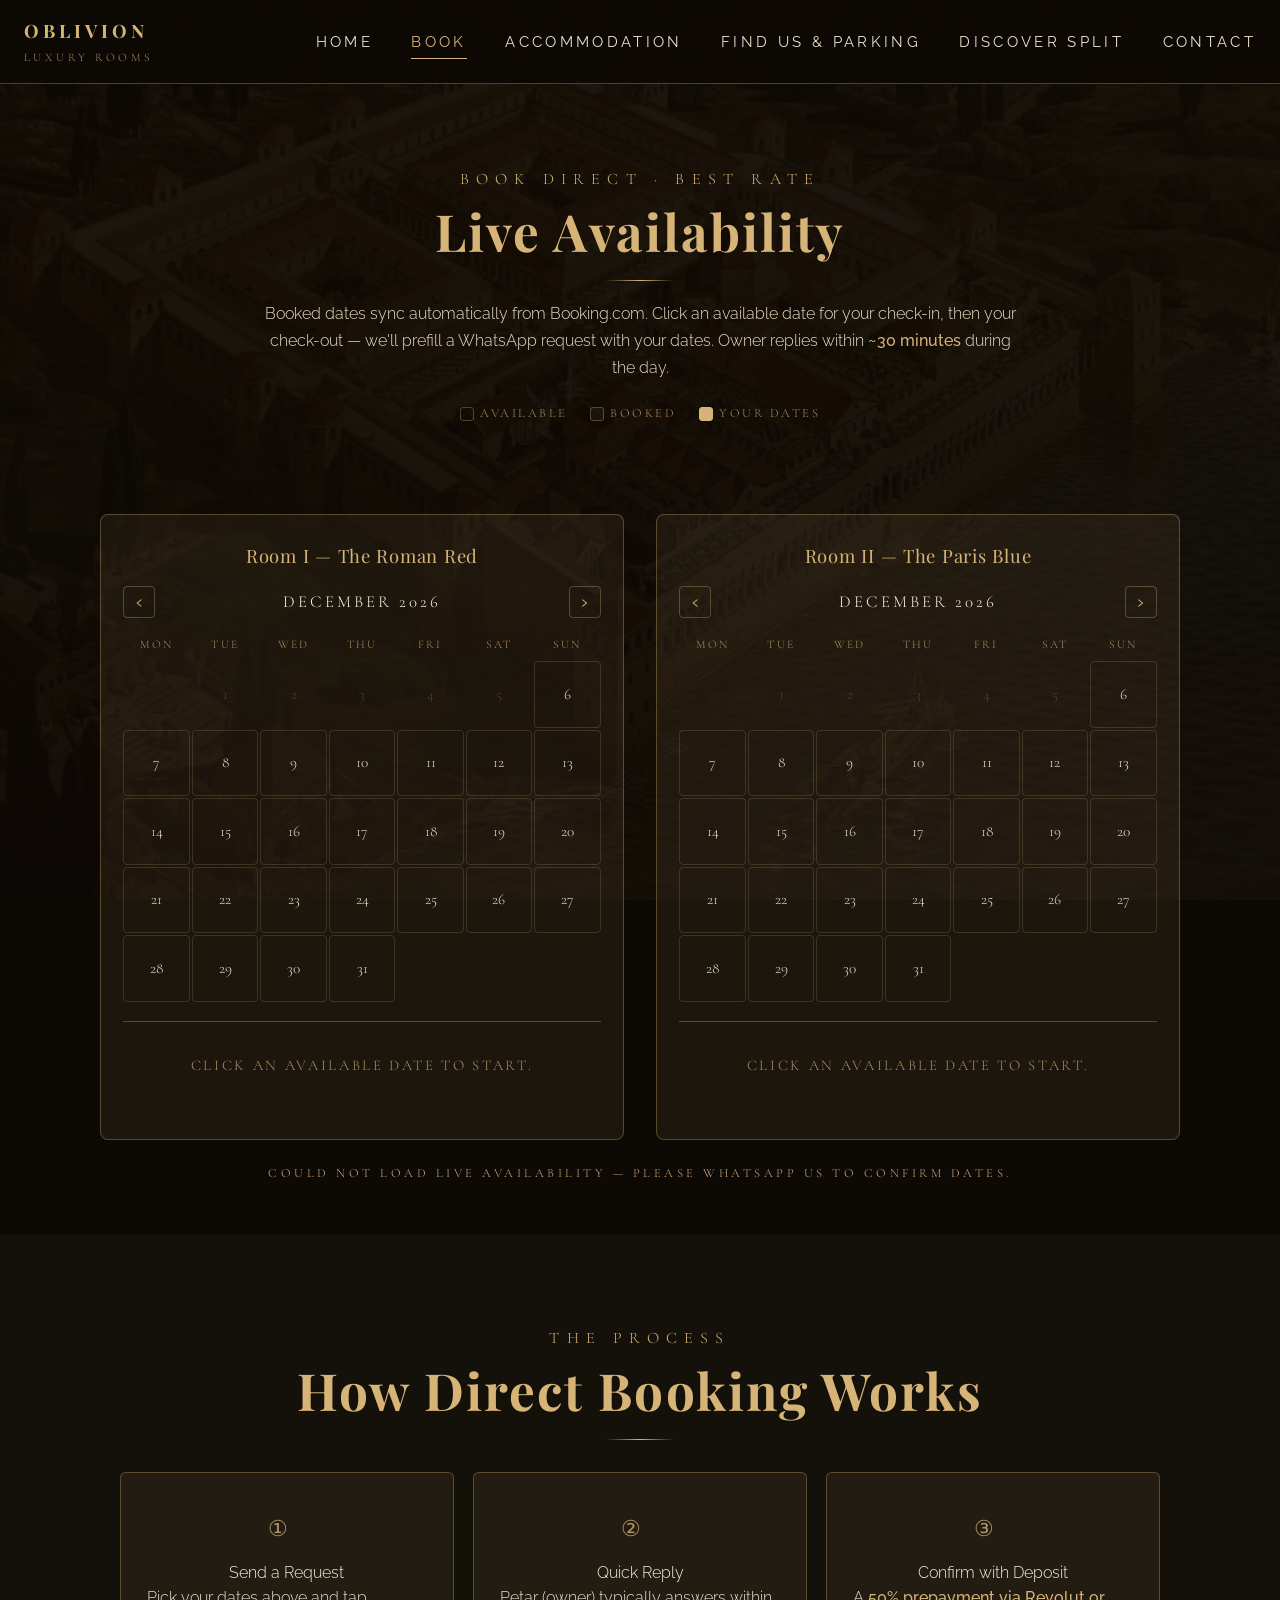
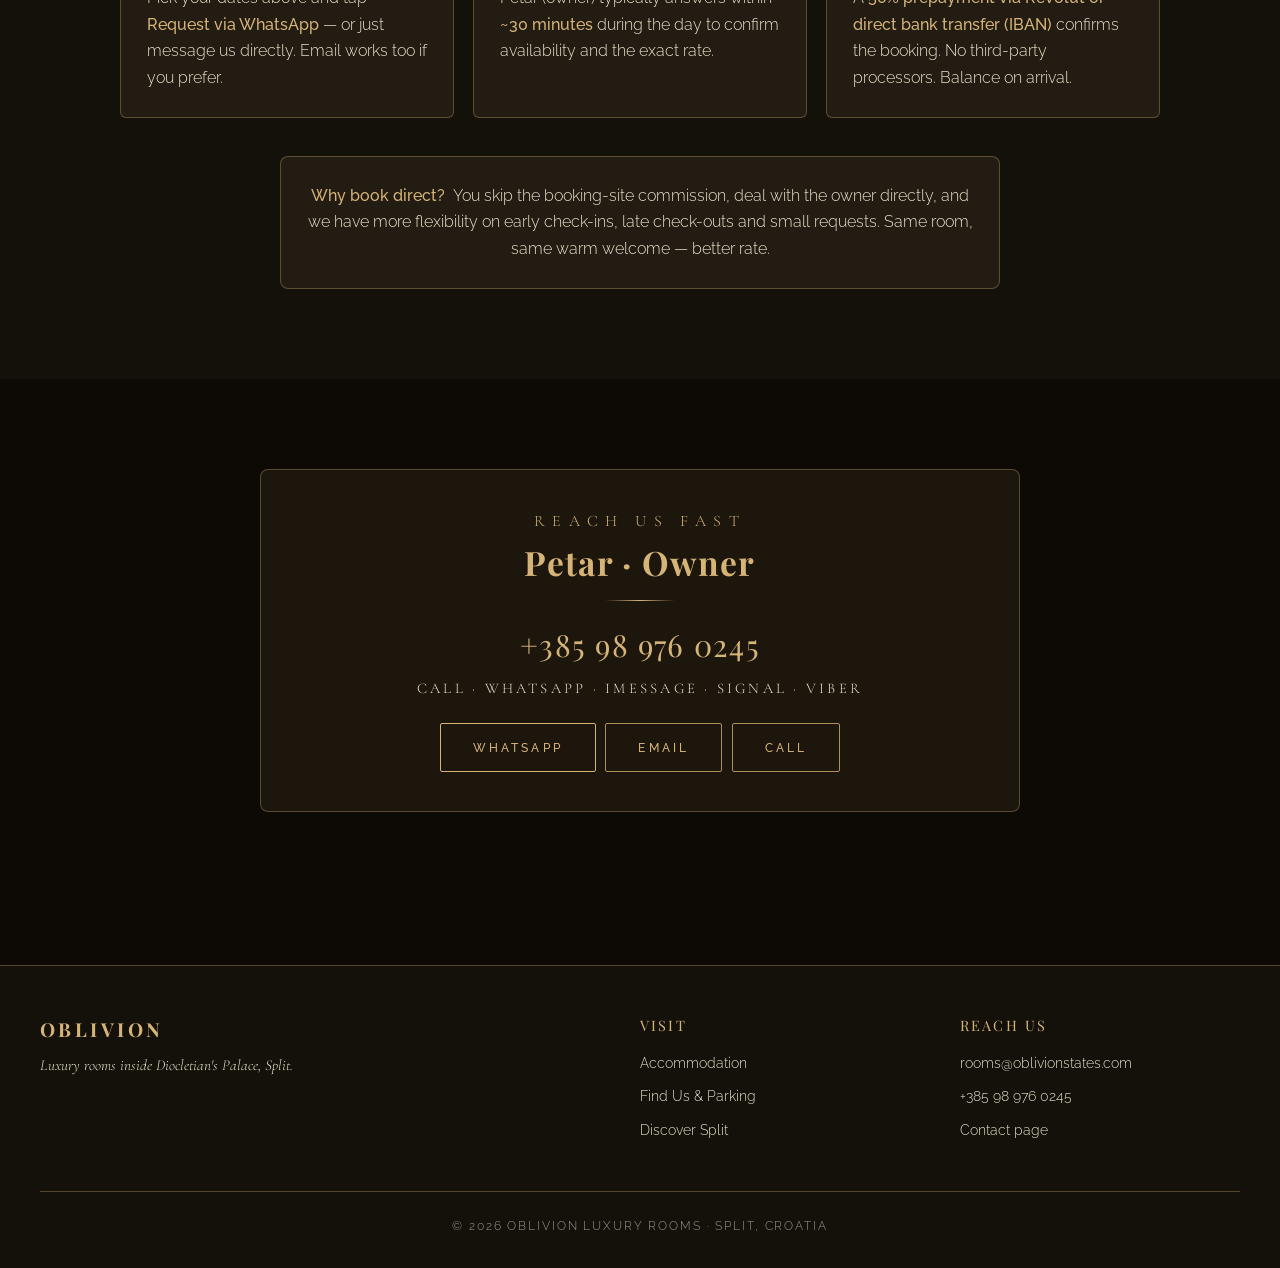
==== commit 617defbe: "Fix invisible food section on phones; rename two nav tabs The reveal-on-scroll observer used thresho" ====
--- a/book.html
+++ b/book.html
@@ -38,8 +38,8 @@
     <ul class="nav-links">
       <li><a href="index.html">Home</a></li>
       <li><a href="book.html">Book</a></li>
-      <li><a href="rooms.html">The Rooms</a></li>
-      <li><a href="getting-here.html">Getting Here</a></li>
+      <li><a href="rooms.html">Accommodation</a></li>
+      <li><a href="getting-here.html">Find Us &amp; Parking</a></li>
       <li><a href="split.html">Discover Split</a></li>
       <li><a href="contact.html">Contact</a></li>
     </ul>
@@ -161,8 +161,8 @@
     <div>
       <div class="footer-h">Visit</div>
       <ul>
-        <li><a href="rooms.html">The Rooms</a></li>
-        <li><a href="getting-here.html">Getting Here</a></li>
+        <li><a href="rooms.html">Accommodation</a></li>
+        <li><a href="getting-here.html">Find Us &amp; Parking</a></li>
         <li><a href="split.html">Discover Split</a></li>
       </ul>
     </div>
--- a/assets/css/styles.css
+++ b/assets/css/styles.css
@@ -31,6 +31,32 @@
   -moz-osx-font-smoothing: grayscale;
   min-height: 100vh;
   overflow-x: clip;     /* clip = no horizontal scroll, keeps position:sticky working on iOS Safari */
+  position: relative;
+  isolation: isolate;   /* gives body its own stacking context so the bg pseudo-elements layer correctly */
+}
+
+/* Site-wide palace atmosphere — fixed background that stays in place as you scroll.
+   Very low opacity + heavy dark gradient = warm depth, not a competing photo. */
+body::before {
+  content: '';
+  position: fixed;
+  inset: 0;
+  background-image: url('../images/split/diocletians-palace.jpg');
+  background-position: center;
+  background-size: cover;
+  background-repeat: no-repeat;
+  opacity: 0.13;
+  filter: contrast(1.05) saturate(0.85);
+  z-index: -2;
+  pointer-events: none;
+}
+body::after {
+  content: '';
+  position: fixed;
+  inset: 0;
+  background: linear-gradient(180deg, rgba(13, 9, 5, 0.5) 0%, rgba(13, 9, 5, 0.65) 100%);
+  z-index: -1;
+  pointer-events: none;
 }
 
 img { max-width: 100%; display: block; height: auto; }
@@ -203,16 +229,16 @@
   width: 100%;
   height: 100%;
   object-fit: cover;
-  opacity: 0.32;
-  filter: contrast(1.05) saturate(0.85);
+  opacity: 0.55;
+  filter: contrast(1.08) saturate(0.9);
 }
 .hero-bg::after {
   content: '';
   position: absolute;
   inset: 0;
   background:
-    radial-gradient(ellipse at center, rgba(13, 9, 5, 0.55) 0%, rgba(13, 9, 5, 0.92) 70%, var(--bg) 100%),
-    linear-gradient(180deg, rgba(13, 9, 5, 0.6) 0%, rgba(13, 9, 5, 0.85) 100%);
+    radial-gradient(ellipse at center, rgba(13, 9, 5, 0.32) 0%, rgba(13, 9, 5, 0.78) 75%, var(--bg) 100%),
+    linear-gradient(180deg, rgba(13, 9, 5, 0.42) 0%, rgba(13, 9, 5, 0.7) 100%);
 }
 .hero-content { position: relative; z-index: 1; max-width: 900px; }
 .hero h1 { font-size: clamp(2.6rem, 8vw, 6rem); margin: 1rem 0; }
@@ -1171,7 +1197,10 @@
   .gallery { grid-template-columns: repeat(3, 1fr); }
 }
 
-@media (max-width: 720px) {
+/* Nav: the horizontal bar needs ~1000px for six labels plus the brand, so the
+   drawer takes over below that. Previously this cut in at 720px, which left
+   the bar overflowing its container between 721px and 833px (iPad portrait). */
+@media (max-width: 1023px) {
   .nav-toggle { display: block; }
   /* Full-screen menu with card-style items — each item is its own bordered box
      with generous margin between, eliminating misclicks. */
@@ -1242,6 +1271,16 @@
   /* Backdrop disabled (full-screen menu covers everything) */
   .nav-backdrop { display: none; }
 
+}
+
+/* Between 1024px and 1240px the bar fits, but only just — tighten the tracking
+   a touch so the labels never collide with the brand. */
+@media (min-width: 1024px) and (max-width: 1240px) {
+  .nav-links { gap: 1.5rem; }
+  .nav-links a { letter-spacing: 0.14em; font-size: 0.88rem; }
+}
+
+@media (max-width: 720px) {
   .grid-2, .grid-3, .grid-4 { grid-template-columns: 1fr; }
   .gallery { grid-template-columns: repeat(2, 1fr); gap: 0.4rem; }
   .hero { min-height: 90vh; padding: 6rem 1.5rem 3rem; }
